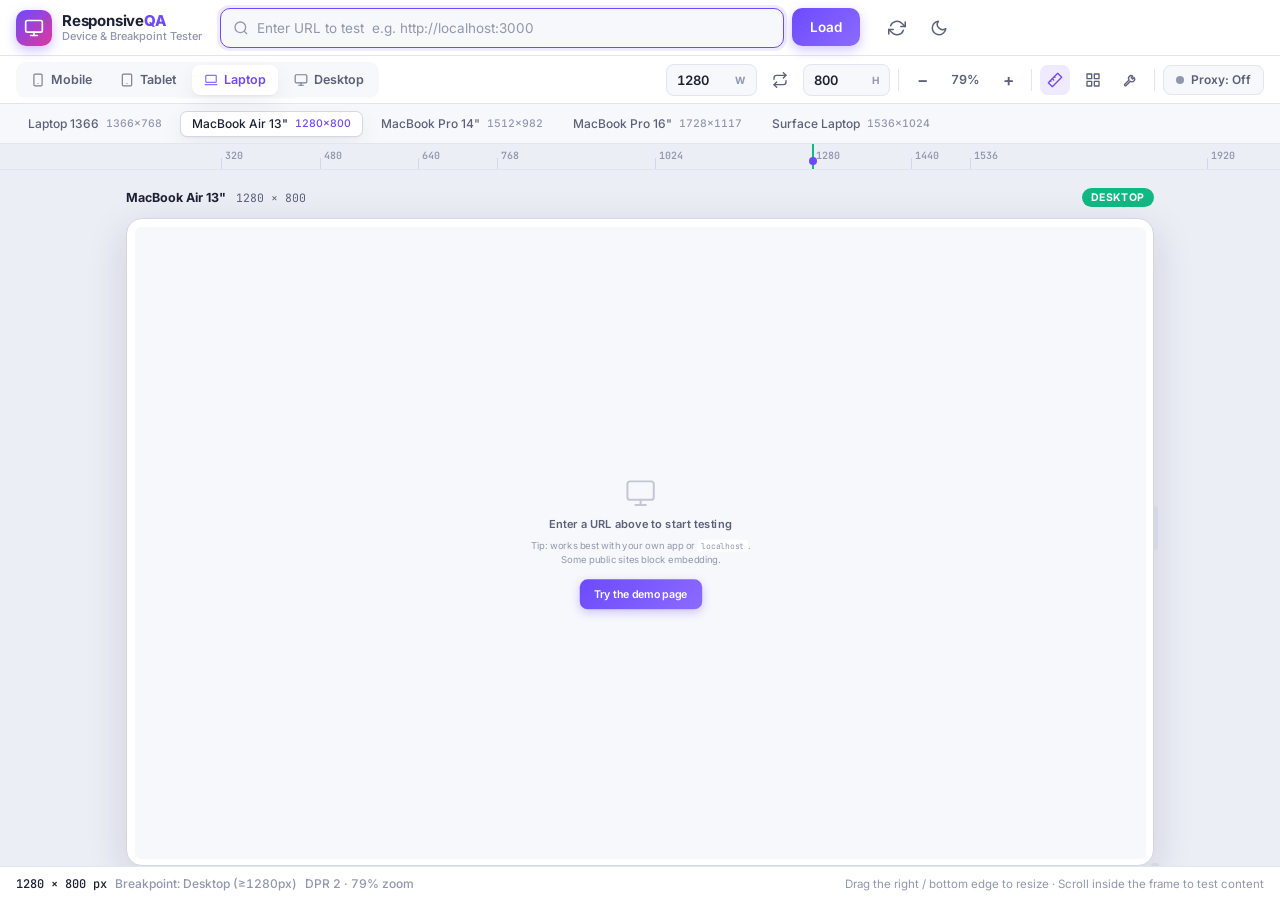
==== index.html @ 0ba46813 "ResponsiveQA: device/breakpoint tester with proxy and inspector Zero-install responsive testing tool" ====
<!DOCTYPE html>
<html lang="en" data-theme="light">
<head>
  <meta charset="UTF-8" />
  <meta name="viewport" content="width=device-width, initial-scale=1.0" />
  <title>ResponsiveQA · Device & Breakpoint Tester</title>
  <link rel="preconnect" href="https://fonts.googleapis.com" />
  <link rel="preconnect" href="https://fonts.gstatic.com" crossorigin />
  <link href="https://fonts.googleapis.com/css2?family=Inter:wght@400;500;600;700;800&family=JetBrains+Mono:wght@400;500&display=swap" rel="stylesheet" />
  <link rel="stylesheet" href="styles.css" />
</head>
<body>
  <!-- ===================== TOP BAR ===================== -->
  <header class="topbar">
    <div class="brand">
      <div class="brand-logo">
        <svg viewBox="0 0 24 24" width="20" height="20" fill="none" stroke="currentColor" stroke-width="2" stroke-linecap="round" stroke-linejoin="round">
          <rect x="2" y="3" width="20" height="14" rx="2"></rect>
          <line x1="8" y1="21" x2="16" y2="21"></line>
          <line x1="12" y1="17" x2="12" y2="21"></line>
        </svg>
      </div>
      <div class="brand-text">
        <span class="brand-name">Responsive<b>QA</b></span>
        <span class="brand-sub">Device &amp; Breakpoint Tester</span>
      </div>
    </div>

    <form class="url-form" id="urlForm">
      <div class="url-input-wrap">
        <svg class="url-icon" viewBox="0 0 24 24" width="16" height="16" fill="none" stroke="currentColor" stroke-width="2"><circle cx="11" cy="11" r="8"/><line x1="21" y1="21" x2="16.65" y2="16.65"/></svg>
        <input type="text" id="urlInput" placeholder="Enter URL to test  e.g. http://localhost:3000" autocomplete="off" spellcheck="false" />
      </div>
      <button type="submit" class="btn btn-primary">Load</button>
    </form>

    <div class="topbar-actions">
      <button class="icon-btn" id="reloadBtn" title="Reload frame">
        <svg viewBox="0 0 24 24" width="18" height="18" fill="none" stroke="currentColor" stroke-width="2" stroke-linecap="round" stroke-linejoin="round"><polyline points="23 4 23 10 17 10"/><polyline points="1 20 1 14 7 14"/><path d="M3.51 9a9 9 0 0 1 14.85-3.36L23 10M1 14l4.64 4.36A9 9 0 0 0 20.49 15"/></svg>
      </button>
      <button class="icon-btn" id="themeBtn" title="Toggle theme">
        <svg class="ico-moon" viewBox="0 0 24 24" width="18" height="18" fill="none" stroke="currentColor" stroke-width="2" stroke-linecap="round" stroke-linejoin="round"><path d="M21 12.79A9 9 0 1 1 11.21 3 7 7 0 0 0 21 12.79z"/></svg>
        <svg class="ico-sun" viewBox="0 0 24 24" width="18" height="18" fill="none" stroke="currentColor" stroke-width="2" stroke-linecap="round" stroke-linejoin="round"><circle cx="12" cy="12" r="5"/><line x1="12" y1="1" x2="12" y2="3"/><line x1="12" y1="21" x2="12" y2="23"/><line x1="4.22" y1="4.22" x2="5.64" y2="5.64"/><line x1="18.36" y1="18.36" x2="19.78" y2="19.78"/><line x1="1" y1="12" x2="3" y2="12"/><line x1="21" y1="12" x2="23" y2="12"/><line x1="4.22" y1="19.78" x2="5.64" y2="18.36"/><line x1="18.36" y1="5.64" x2="19.78" y2="4.22"/></svg>
      </button>
    </div>
  </header>

  <!-- ===================== TOOLBAR ===================== -->
  <div class="toolbar">
    <!-- Category pills -->
    <div class="category-pills" id="categoryPills"></div>

    <div class="toolbar-spacer"></div>

    <!-- Size controls -->
    <div class="size-controls">
      <div class="dim-field">
        <input type="number" id="widthInput" min="200" max="4000" />
        <span class="dim-label">W</span>
      </div>
      <button class="icon-btn small" id="swapBtn" title="Rotate / swap orientation">
        <svg viewBox="0 0 24 24" width="16" height="16" fill="none" stroke="currentColor" stroke-width="2" stroke-linecap="round" stroke-linejoin="round"><polyline points="17 1 21 5 17 9"/><path d="M3 11V9a4 4 0 0 1 4-4h14"/><polyline points="7 23 3 19 7 15"/><path d="M21 13v2a4 4 0 0 1-4 4H3"/></svg>
      </button>
      <div class="dim-field">
        <input type="number" id="heightInput" min="200" max="4000" />
        <span class="dim-label">H</span>
      </div>

      <div class="divider"></div>

      <!-- Zoom -->
      <div class="zoom-control">
        <button class="icon-btn small" id="zoomOut" title="Zoom out">−</button>
        <button class="zoom-value" id="zoomValue" title="Reset zoom">100%</button>
        <button class="icon-btn small" id="zoomIn" title="Zoom in">+</button>
      </div>

      <div class="divider"></div>

      <button class="icon-btn small toggle-btn" id="rulerBtn" title="Toggle breakpoint ruler" data-on="true">
        <svg viewBox="0 0 24 24" width="16" height="16" fill="none" stroke="currentColor" stroke-width="2" stroke-linecap="round" stroke-linejoin="round"><path d="M16 2 22 8 8 22 2 16 16 2z"/><path d="M11 7l1 1M8 10l2 2M5 13l1 1"/></svg>
      </button>
      <button class="icon-btn small toggle-btn" id="galleryBtn" title="Gallery mode — view many devices at once">
        <svg viewBox="0 0 24 24" width="16" height="16" fill="none" stroke="currentColor" stroke-width="2" stroke-linecap="round" stroke-linejoin="round"><rect x="3" y="3" width="7" height="7"/><rect x="14" y="3" width="7" height="7"/><rect x="14" y="14" width="7" height="7"/><rect x="3" y="14" width="7" height="7"/></svg>
      </button>
      <button class="icon-btn small toggle-btn" id="inspectBtn" title="Inspector — network, elements & XPath generator">
        <svg viewBox="0 0 24 24" width="16" height="16" fill="none" stroke="currentColor" stroke-width="2" stroke-linecap="round" stroke-linejoin="round"><path d="M14.7 6.3a4 4 0 0 0-5.6 5.6l-6.4 6.4a1.4 1.4 0 0 0 2 2l6.4-6.4a4 4 0 0 0 5.6-5.6l-2.3 2.3-2-2 2.3-2.3z"/></svg>
      </button>

      <div class="divider"></div>

      <button class="proxy-toggle" id="proxyBtn" title="Bypass embedding blocks via the local proxy (requires proxy.js running)">
        <span class="proxy-dot" id="proxyDot"></span>
        <span id="proxyLabel">Proxy: Off</span>
      </button>
    </div>
  </div>

  <!-- ===================== DEVICE STRIP ===================== -->
  <div class="device-strip" id="deviceStrip"></div>

  <!-- ===================== WORK AREA (stage + inspector) ===================== -->
  <div class="workarea">
  <!-- ===================== STAGE ===================== -->
  <main class="stage" id="stage">
    <!-- Breakpoint ruler -->
    <div class="ruler" id="ruler"></div>

    <!-- Single-device viewport -->
    <div class="viewport-area" id="viewportArea">
      <div class="device-frame" id="deviceFrame">
        <div class="device-meta" id="deviceMeta">
          <span id="metaName">Desktop</span>
          <span class="meta-dim" id="metaDim">1280 × 800</span>
          <span class="meta-bp" id="metaBp"></span>
        </div>
        <div class="device-shell" id="deviceShell">
          <div class="notch" id="notch"></div>
          <div class="frame-inner" id="frameInner">
            <iframe id="previewFrame" title="Preview" src="about:blank"
              sandbox="allow-scripts allow-same-origin allow-forms allow-popups allow-popups-to-escape-sandbox allow-modals allow-downloads"></iframe>
            <div class="frame-placeholder" id="framePlaceholder">
              <svg viewBox="0 0 24 24" width="40" height="40" fill="none" stroke="currentColor" stroke-width="1.5" stroke-linecap="round" stroke-linejoin="round"><rect x="2" y="3" width="20" height="14" rx="2"/><line x1="8" y1="21" x2="16" y2="21"/><line x1="12" y1="17" x2="12" y2="21"/></svg>
              <p>Enter a URL above to start testing</p>
              <span>Tip: works best with your own app or <code>localhost</code>. Some public sites block embedding.</span>
              <button class="btn btn-primary" id="loadDemoBtn" style="margin-top:6px">Try the demo page</button>
            </div>
          </div>
        </div>
        <!-- Resize handles -->
        <div class="handle handle-r" data-dir="r"></div>
        <div class="handle handle-b" data-dir="b"></div>
        <div class="handle handle-br" data-dir="br"></div>
      </div>
    </div>

    <!-- Gallery -->
    <div class="gallery" id="gallery" hidden></div>
  </main>

  <!-- ===================== INSPECTOR PANEL ===================== -->
  <aside class="devpanel" id="devpanel" hidden>
    <div class="dp-tabs">
      <button class="dp-tab active" data-tab="network">Network</button>
      <button class="dp-tab" data-tab="elements">Elements</button>
      <button class="dp-tab" data-tab="selectors">Selectors</button>
      <button class="dp-close" id="dpClose" title="Close inspector">✕</button>
    </div>

    <!-- NETWORK -->
    <section class="dp-pane active" data-pane="network">
      <div class="dp-toolbar">
        <button class="rec-btn" id="netRecBtn"><span class="rec-dot"></span><span id="netRecLabel">Record: Off</span></button>
        <button class="dp-btn" id="netClearBtn" title="Clear">Clear</button>
        <input class="dp-filter" id="netFilter" placeholder="Filter URL…" />
        <span class="dp-count" id="netCount">0</span>
      </div>
      <div class="net-head">
        <span class="c-name">Name</span><span class="c-method">Method</span><span class="c-status">Status</span><span class="c-type">Type</span><span class="c-size">Size</span><span class="c-time">Time</span>
      </div>
      <div class="net-list" id="netList"></div>
      <div class="dp-empty" id="netEmpty">Turn on <b>Record</b>, then interact with the page to capture <code>fetch</code> / <code>XHR</code> calls.<br><small>Requires Proxy: On (same-origin).</small></div>
    </section>

    <!-- ELEMENTS -->
    <section class="dp-pane" data-pane="elements">
      <div class="dp-toolbar">
        <button class="rec-btn" id="inspPickBtn"><span class="rec-dot"></span><span id="inspPickLabel">Pick element: Off</span></button>
        <button class="dp-btn" id="inspRefreshBtn" title="Reload DOM tree">Refresh</button>
      </div>
      <div class="dom-tree" id="domTree"></div>
      <div class="dp-empty" id="domEmpty">Load a page (with Proxy: On) and click <b>Refresh</b>, or use <b>Pick element</b> to click directly in the preview.</div>
    </section>

    <!-- SELECTORS -->
    <section class="dp-pane" data-pane="selectors">
      <div class="sel-info" id="selInfo"></div>
      <div class="sel-list" id="selList"></div>
      <div class="dp-empty" id="selEmpty">Select an element (Elements tab → Pick element, or click a node) to generate XPaths &amp; CSS selectors.</div>
    </section>
  </aside>
  </div>

  <!-- ===================== STATUS BAR ===================== -->
  <footer class="statusbar">
    <div class="status-left">
      <span class="status-chip" id="statusDim">1280 × 800</span>
      <span class="status-chip muted" id="statusBp">Breakpoint: Desktop (≥1024px)</span>
      <span class="status-chip muted" id="statusDpr"></span>
    </div>
    <div class="status-right">
      <span class="status-hint">Drag the right / bottom edge to resize · Scroll inside the frame to test content</span>
    </div>
  </footer>

  <script src="devices.js"></script>
  <script src="app.js"></script>
  <script src="inspector.js"></script>
</body>
</html>
---- styles.css ----
/* ============================================================
   ResponsiveQA — styles
   ============================================================ */
:root {
  --bg:        #f4f5fb;
  --bg-stage:  #eceef6;
  --surface:   #ffffff;
  --surface-2: #f7f8fc;
  --border:    #e2e5ef;
  --border-2:  #d3d7e6;
  --text:      #1d2233;
  --text-2:    #5b6178;
  --text-3:    #9197ad;
  --primary:   #6d4aff;
  --primary-2: #8b6bff;
  --primary-soft: #efeaff;
  --accent:    #e0379a;
  --shadow:    0 1px 2px rgba(20,22,40,.04), 0 8px 24px rgba(20,22,40,.06);
  --shadow-lg: 0 12px 40px rgba(20,22,40,.14);
  --radius:    12px;
  --topbar-h:  56px;
  --toolbar-h: 48px;
  --strip-h:   40px;
  --status-h:  34px;
}

[data-theme="dark"] {
  --bg:        #0e1018;
  --bg-stage:  #0a0c12;
  --surface:   #171a24;
  --surface-2: #1e2230;
  --border:    #272b3a;
  --border-2:  #353a4d;
  --text:      #e8eaf2;
  --text-2:    #a0a6bd;
  --text-3:    #6b7189;
  --primary:   #8b6bff;
  --primary-2: #a586ff;
  --primary-soft: #241d44;
  --shadow:    0 1px 2px rgba(0,0,0,.3), 0 8px 24px rgba(0,0,0,.35);
  --shadow-lg: 0 12px 40px rgba(0,0,0,.5);
}

* { box-sizing: border-box; margin: 0; padding: 0; }

html, body {
  height: 100%;
  font-family: "Inter", -apple-system, system-ui, sans-serif;
  background: var(--bg);
  color: var(--text);
  -webkit-font-smoothing: antialiased;
  overflow: hidden;
}

body {
  display: grid;
  grid-template-rows: var(--topbar-h) var(--toolbar-h) var(--strip-h) 1fr var(--status-h);
  height: 100vh;
}

.workarea { display: flex; min-height: 0; overflow: hidden; }
.workarea .stage { flex: 1; min-width: 0; }

button { font-family: inherit; cursor: pointer; border: none; background: none; color: inherit; }
input { font-family: inherit; }
code { font-family: "JetBrains Mono", monospace; font-size: .85em; }

/* ===================== TOP BAR ===================== */
.topbar {
  display: flex;
  align-items: center;
  gap: 18px;
  padding: 0 16px;
  background: var(--surface);
  border-bottom: 1px solid var(--border);
  z-index: 30;
}

.brand { display: flex; align-items: center; gap: 10px; flex-shrink: 0; }
.brand-logo {
  width: 36px; height: 36px;
  display: grid; place-items: center;
  border-radius: 10px;
  background: linear-gradient(135deg, var(--primary), var(--accent));
  color: #fff;
  box-shadow: 0 4px 12px rgba(109,74,255,.35);
}
.brand-text { display: flex; flex-direction: column; line-height: 1.1; }
.brand-name { font-weight: 700; font-size: 15px; letter-spacing: -.2px; }
.brand-name b { color: var(--primary); font-weight: 800; }
.brand-sub { font-size: 11px; color: var(--text-3); font-weight: 500; }

.url-form { display: flex; gap: 8px; flex: 1; max-width: 640px; }
.url-input-wrap {
  flex: 1;
  display: flex; align-items: center; gap: 8px;
  padding: 0 12px;
  background: var(--surface-2);
  border: 1px solid var(--border);
  border-radius: 10px;
  transition: border-color .15s, box-shadow .15s;
}
.url-input-wrap:focus-within {
  border-color: var(--primary);
  box-shadow: 0 0 0 3px var(--primary-soft);
}
.url-icon { color: var(--text-3); flex-shrink: 0; }
.url-input-wrap input {
  flex: 1;
  height: 38px;
  border: none; background: none; outline: none;
  color: var(--text);
  font-size: 13.5px;
}
.url-input-wrap input::placeholder { color: var(--text-3); }

.topbar-actions { display: flex; gap: 4px; flex-shrink: 0; }

.btn {
  height: 38px;
  padding: 0 18px;
  border-radius: 10px;
  font-weight: 600;
  font-size: 13.5px;
  transition: transform .1s, filter .15s, background .15s;
}
.btn-primary {
  background: linear-gradient(135deg, var(--primary), var(--primary-2));
  color: #fff;
  box-shadow: 0 4px 12px rgba(109,74,255,.3);
}
.btn-primary:hover { filter: brightness(1.07); }
.btn-primary:active { transform: scale(.97); }

.icon-btn {
  width: 38px; height: 38px;
  display: grid; place-items: center;
  border-radius: 10px;
  color: var(--text-2);
  transition: background .15s, color .15s;
}
.icon-btn:hover { background: var(--surface-2); color: var(--text); }
.icon-btn.small { width: 30px; height: 30px; border-radius: 8px; font-size: 17px; font-weight: 600; }

.ico-sun { display: none; }
[data-theme="dark"] .ico-moon { display: none; }
[data-theme="dark"] .ico-sun  { display: block; }

/* ===================== TOOLBAR ===================== */
.toolbar {
  display: flex;
  align-items: center;
  gap: 10px;
  padding: 0 16px;
  background: var(--surface);
  border-bottom: 1px solid var(--border);
  z-index: 20;
}
.toolbar-spacer { flex: 1; }

.category-pills { display: flex; gap: 4px; background: var(--surface-2); padding: 3px; border-radius: 10px; }
.cat-pill {
  display: flex; align-items: center; gap: 6px;
  height: 30px; padding: 0 12px;
  border-radius: 8px;
  font-size: 12.5px; font-weight: 600;
  color: var(--text-2);
  transition: all .15s;
}
.cat-pill svg { opacity: .8; }
.cat-pill:hover { color: var(--text); }
.cat-pill.active { background: var(--surface); color: var(--primary); box-shadow: var(--shadow); }

.size-controls { display: flex; align-items: center; gap: 8px; }
.dim-field {
  display: flex; align-items: center;
  background: var(--surface-2);
  border: 1px solid var(--border);
  border-radius: 8px;
  height: 32px; padding: 0 4px 0 10px;
}
.dim-field input {
  width: 52px; height: 100%;
  border: none; background: none; outline: none;
  color: var(--text);
  font-size: 13px; font-weight: 600;
  font-variant-numeric: tabular-nums;
  -moz-appearance: textfield;
}
.dim-field input::-webkit-outer-spin-button,
.dim-field input::-webkit-inner-spin-button { -webkit-appearance: none; margin: 0; }
.dim-label {
  font-size: 10px; font-weight: 700; color: var(--text-3);
  padding: 0 6px; letter-spacing: .5px;
}

.divider { width: 1px; height: 22px; background: var(--border); }

.zoom-control { display: flex; align-items: center; gap: 2px; }
.zoom-value {
  min-width: 52px; height: 30px;
  font-size: 12.5px; font-weight: 600;
  color: var(--text-2);
  border-radius: 8px;
  font-variant-numeric: tabular-nums;
}
.zoom-value:hover { background: var(--surface-2); color: var(--text); }

.toggle-btn.active, .toggle-btn[data-on="true"] {
  background: var(--primary-soft);
  color: var(--primary);
}

.proxy-toggle {
  display: flex; align-items: center; gap: 7px;
  height: 30px; padding: 0 12px;
  border-radius: 8px;
  font-size: 12px; font-weight: 600;
  color: var(--text-2);
  background: var(--surface-2);
  border: 1px solid var(--border);
  transition: all .15s;
}
.proxy-toggle:hover { color: var(--text); }
.proxy-dot { width: 8px; height: 8px; border-radius: 50%; background: var(--text-3); transition: background .15s; }
.proxy-toggle.on { color: #10b981; border-color: rgba(16,185,129,.4); background: rgba(16,185,129,.1); }
.proxy-toggle.on .proxy-dot { background: #10b981; box-shadow: 0 0 0 3px rgba(16,185,129,.2); }
.proxy-toggle.unreachable { color: #ef4444; border-color: rgba(239,68,68,.4); background: rgba(239,68,68,.08); }
.proxy-toggle.unreachable .proxy-dot { background: #ef4444; }

/* ===================== DEVICE STRIP ===================== */
.device-strip {
  display: flex;
  align-items: center;
  gap: 6px;
  padding: 0 16px;
  background: var(--surface-2);
  border-bottom: 1px solid var(--border);
  overflow-x: auto;
  z-index: 10;
}
.device-strip::-webkit-scrollbar { height: 0; }
.dev-chip {
  display: flex; align-items: center; gap: 7px;
  flex-shrink: 0;
  height: 26px; padding: 0 11px;
  border-radius: 7px;
  font-size: 12px; font-weight: 500;
  color: var(--text-2);
  white-space: nowrap;
  border: 1px solid transparent;
  transition: all .12s;
}
.dev-chip:hover { background: var(--surface); color: var(--text); }
.dev-chip.active {
  background: var(--surface);
  color: var(--text);
  border-color: var(--border-2);
  box-shadow: var(--shadow);
}
.dev-chip .chip-dim { font-size: 10.5px; color: var(--text-3); font-variant-numeric: tabular-nums; }
.dev-chip.active .chip-dim { color: var(--primary); }

/* ===================== STAGE ===================== */
.stage {
  position: relative;
  background: var(--bg-stage);
  overflow: auto;
  padding: 0 24px 24px;
}

/* Breakpoint ruler */
.ruler {
  position: sticky;
  top: 0;
  height: 26px;
  margin: 0 -24px 8px;
  background: var(--bg-stage);
  z-index: 5;
  border-bottom: 1px solid var(--border);
}
.ruler.hidden { display: none; }
.ruler-track { position: relative; height: 100%; margin: 0 24px; }
.ruler-mark { position: absolute; top: 0; height: 100%; }
.ruler-mark::before {
  content: ""; position: absolute; left: 0; top: 14px; bottom: 0;
  width: 1px; background: var(--border-2);
}
.ruler-mark span {
  position: absolute; left: 4px; top: 5px;
  font-size: 10px; font-weight: 600; color: var(--text-3);
  font-variant-numeric: tabular-nums;
  font-family: "JetBrains Mono", monospace;
}
.ruler-cursor {
  position: absolute; top: 0; bottom: 0; width: 2px;
  background: var(--primary);
  transition: left .04s linear;
}
.ruler-cursor::after {
  content: ""; position: absolute; left: -3px; top: 13px;
  width: 8px; height: 8px; border-radius: 50%;
  background: var(--primary);
}

/* Viewport */
.viewport-area {
  display: flex;
  justify-content: center;
  padding-top: 8px;
  min-height: min-content;
}

.device-frame {
  position: relative;
  display: inline-block;
}

.device-meta {
  display: flex; align-items: center; gap: 10px;
  margin-bottom: 10px;
  font-size: 12.5px;
  height: 22px;
}
.device-meta #metaName { font-weight: 700; color: var(--text); }
.meta-dim {
  font-family: "JetBrains Mono", monospace;
  font-size: 11.5px; color: var(--text-2);
  font-variant-numeric: tabular-nums;
}
.meta-bp {
  margin-left: auto;
  font-size: 10.5px; font-weight: 700;
  padding: 3px 9px; border-radius: 20px;
  color: #fff;
  text-transform: uppercase; letter-spacing: .4px;
}

.device-shell {
  position: relative;
  background: var(--surface);
  border-radius: 16px;
  border: 1px solid var(--border-2);
  padding: 8px;
  box-shadow: var(--shadow-lg);
  transition: border-radius .2s;
}
.notch { display: none; }
.device-shell.has-notch .notch {
  display: block;
  position: absolute; top: 8px; left: 50%; transform: translateX(-50%);
  width: 120px; height: 22px;
  background: #0c0c0c;
  border-radius: 0 0 14px 14px;
  z-index: 2;
}

.frame-inner {
  position: relative;
  background: #fff;
  border-radius: 8px;
  overflow: hidden;
}
[data-theme="dark"] .frame-inner { background: #1a1a1a; }

#previewFrame {
  display: block;
  width: 100%; height: 100%;
  border: none;
  background: #fff;
}

.frame-placeholder {
  position: absolute; inset: 0;
  display: flex; flex-direction: column;
  align-items: center; justify-content: center;
  gap: 10px; padding: 30px; text-align: center;
  color: var(--text-3);
  background: var(--surface-2);
}
.frame-placeholder svg { opacity: .5; }
.frame-placeholder p { font-size: 14px; font-weight: 600; color: var(--text-2); }
.frame-placeholder span { font-size: 12px; max-width: 280px; line-height: 1.5; }
.frame-placeholder code { background: var(--surface); padding: 1px 5px; border-radius: 4px; }

/* Resize handles */
.handle { position: absolute; z-index: 4; }
.handle::after {
  content: ""; position: absolute; background: var(--border-2);
  border-radius: 10px; transition: background .15s;
}
.handle:hover::after { background: var(--primary); }
.handle-r  { top: 32px; right: -10px; width: 16px; bottom: 28px; cursor: ew-resize; }
.handle-r::after  { right: 6px; top: 50%; transform: translateY(-50%); width: 4px; height: 44px; }
.handle-b  { left: 8px; right: 8px; bottom: -10px; height: 16px; cursor: ns-resize; }
.handle-b::after  { bottom: 6px; left: 50%; transform: translateX(-50%); height: 4px; width: 44px; }
.handle-br { right: -10px; bottom: -10px; width: 20px; height: 20px; cursor: nwse-resize; }
.handle-br::after { right: 5px; bottom: 5px; width: 8px; height: 8px; border-radius: 3px; }

.device-frame.resizing { user-select: none; }
.device-frame.resizing #previewFrame { pointer-events: none; }

/* ===================== GALLERY ===================== */
.gallery {
  display: flex;
  flex-wrap: wrap;
  gap: 22px;
  padding-top: 8px;
  align-items: flex-start;
}
.gallery-item { display: flex; flex-direction: column; }
.gallery-head {
  display: flex; align-items: baseline; gap: 8px; margin-bottom: 8px;
}
.gallery-head b { font-size: 12.5px; font-weight: 700; }
.gallery-head span {
  font-family: "JetBrains Mono", monospace;
  font-size: 10.5px; color: var(--text-3);
}
.gallery-shell {
  background: var(--surface);
  border: 1px solid var(--border-2);
  border-radius: 12px;
  padding: 6px;
  box-shadow: var(--shadow);
  overflow: hidden;
}
.gallery-shell iframe {
  display: block; border: none; border-radius: 6px; background: #fff;
}

/* ===================== STATUS BAR ===================== */
.statusbar {
  display: flex;
  align-items: center;
  justify-content: space-between;
  padding: 0 16px;
  background: var(--surface);
  border-top: 1px solid var(--border);
  font-size: 12px;
  z-index: 20;
}
.status-left { display: flex; align-items: center; gap: 8px; }
.status-chip {
  font-family: "JetBrains Mono", monospace;
  font-weight: 500;
  color: var(--text);
  font-variant-numeric: tabular-nums;
}
.status-chip.muted { color: var(--text-3); font-family: "Inter", sans-serif; font-weight: 500; }
.status-hint { color: var(--text-3); font-size: 11.5px; }

/* ===================== INSPECTOR PANEL ===================== */
.devpanel {
  width: 400px; flex-shrink: 0;
  background: var(--surface);
  border-left: 1px solid var(--border);
  display: flex; flex-direction: column;
  font-size: 12.5px;
}
.devpanel[hidden] { display: none; }

.dp-tabs { display: flex; align-items: center; gap: 2px; padding: 6px 6px 0; border-bottom: 1px solid var(--border); }
.dp-tab {
  padding: 8px 14px; font-size: 12.5px; font-weight: 600; color: var(--text-2);
  border-radius: 8px 8px 0 0; border-bottom: 2px solid transparent;
}
.dp-tab:hover { color: var(--text); }
.dp-tab.active { color: var(--primary); border-bottom-color: var(--primary); }
.dp-close { margin-left: auto; width: 28px; height: 28px; border-radius: 7px; color: var(--text-3); font-size: 13px; }
.dp-close:hover { background: var(--surface-2); color: var(--text); }

.dp-pane { display: none; flex-direction: column; min-height: 0; flex: 1; }
.dp-pane.active { display: flex; }

.dp-toolbar { display: flex; align-items: center; gap: 8px; padding: 8px 10px; border-bottom: 1px solid var(--border); }
.dp-btn { height: 28px; padding: 0 10px; border-radius: 7px; font-size: 12px; font-weight: 600; color: var(--text-2); background: var(--surface-2); border: 1px solid var(--border); }
.dp-btn:hover { color: var(--text); }
.dp-filter { flex: 1; height: 28px; min-width: 60px; padding: 0 10px; border-radius: 7px; border: 1px solid var(--border); background: var(--surface-2); color: var(--text); font-size: 12px; outline: none; }
.dp-filter:focus { border-color: var(--primary); }
.dp-count { font-size: 11px; font-weight: 700; color: var(--text-3); font-variant-numeric: tabular-nums; }

.rec-btn { display: flex; align-items: center; gap: 7px; height: 28px; padding: 0 11px; border-radius: 7px; font-size: 12px; font-weight: 600; color: var(--text-2); background: var(--surface-2); border: 1px solid var(--border); }
.rec-btn .rec-dot { width: 8px; height: 8px; border-radius: 50%; background: var(--text-3); }
.rec-btn.on { color: #ef4444; border-color: rgba(239,68,68,.4); background: rgba(239,68,68,.08); }
.rec-btn.on .rec-dot { background: #ef4444; box-shadow: 0 0 0 3px rgba(239,68,68,.2); animation: pulse 1.4s infinite; }
@keyframes pulse { 50% { opacity: .4; } }

.dp-empty { padding: 22px 18px; color: var(--text-3); font-size: 12.5px; line-height: 1.6; text-align: center; }
.dp-empty code { background: var(--surface-2); padding: 1px 5px; border-radius: 4px; }

/* network table */
.net-head, .net-row {
  display: grid;
  grid-template-columns: 1fr 52px 48px 52px 56px 56px;
  gap: 6px; align-items: center;
  padding: 5px 10px; font-size: 11.5px;
}
.net-head { color: var(--text-3); font-weight: 700; border-bottom: 1px solid var(--border); text-transform: uppercase; font-size: 10px; letter-spacing: .4px; }
.net-list { overflow: auto; flex: 1; }
.net-row { border-bottom: 1px solid var(--border); font-family: "JetBrains Mono", monospace; font-size: 11px; cursor: default; }
.net-row:hover { background: var(--surface-2); }
.net-row .c-name { overflow: hidden; text-overflow: ellipsis; white-space: nowrap; color: var(--text); }
.net-row .c-method { color: var(--text-2); }
.net-row .c-status { font-weight: 600; color: #10b981; }
.net-row.err .c-status { color: #ef4444; }
.net-row.pending { opacity: .6; }
.net-row .c-type, .net-row .c-size, .net-row .c-time { color: var(--text-3); }

/* dom tree */
.dom-tree { overflow: auto; flex: 1; padding: 6px 0; font-family: "JetBrains Mono", monospace; font-size: 11.5px; }
.dt-row { display: flex; align-items: center; gap: 4px; padding: 2px 8px; cursor: pointer; white-space: nowrap; border-radius: 4px; }
.dt-row:hover { background: var(--surface-2); }
.dt-row.sel { background: var(--primary-soft); }
.dt-tw { width: 12px; color: var(--text-3); font-size: 9px; flex-shrink: 0; }
.dt-tag { color: var(--primary); }
.dt-row.sel .dt-tag { color: var(--primary); font-weight: 600; }

/* selectors */
.dp-pane[data-pane="selectors"] { overflow: auto; padding: 0; }
.sel-info { padding: 12px 14px; border-bottom: 1px solid var(--border); }
.sel-el b { font-family: "JetBrains Mono", monospace; color: var(--accent); font-size: 13px; }
.sel-el .pill { display: inline-block; margin-left: 6px; padding: 1px 7px; border-radius: 20px; font-size: 11px; font-family: "JetBrains Mono", monospace; background: var(--surface-2); color: var(--text-2); }
.sel-el .pill.cls { color: var(--primary); }
.sel-text { margin-top: 8px; color: var(--text-2); font-size: 12px; font-style: italic; }
.sel-list { padding: 8px 10px 16px; }
.sel-item { margin-bottom: 10px; background: var(--surface-2); border: 1px solid var(--border); border-radius: 9px; padding: 8px 10px; }
.sel-row { display: flex; align-items: center; gap: 8px; margin-bottom: 6px; }
.sel-label { font-size: 11.5px; font-weight: 700; color: var(--text-2); flex: 1; }
.badge { font-size: 10px; font-weight: 700; padding: 2px 7px; border-radius: 20px; text-transform: uppercase; letter-spacing: .3px; }
.badge.ok { background: rgba(16,185,129,.15); color: #10b981; }
.badge.warn { background: rgba(245,158,11,.15); color: #d97706; }
.sel-copy { font-size: 11px; font-weight: 600; padding: 3px 10px; border-radius: 6px; background: var(--primary); color: #fff; }
.sel-copy:hover { filter: brightness(1.08); }
.sel-copy.done { background: #10b981; }
.sel-val { display: block; font-family: "JetBrains Mono", monospace; font-size: 11px; color: var(--text); background: var(--surface); border: 1px solid var(--border); border-radius: 6px; padding: 7px 9px; word-break: break-all; line-height: 1.45; }

@media (max-width: 920px) {
  .brand-text, .status-right { display: none; }
  .toolbar { overflow-x: auto; }
  .devpanel { width: 320px; }
}
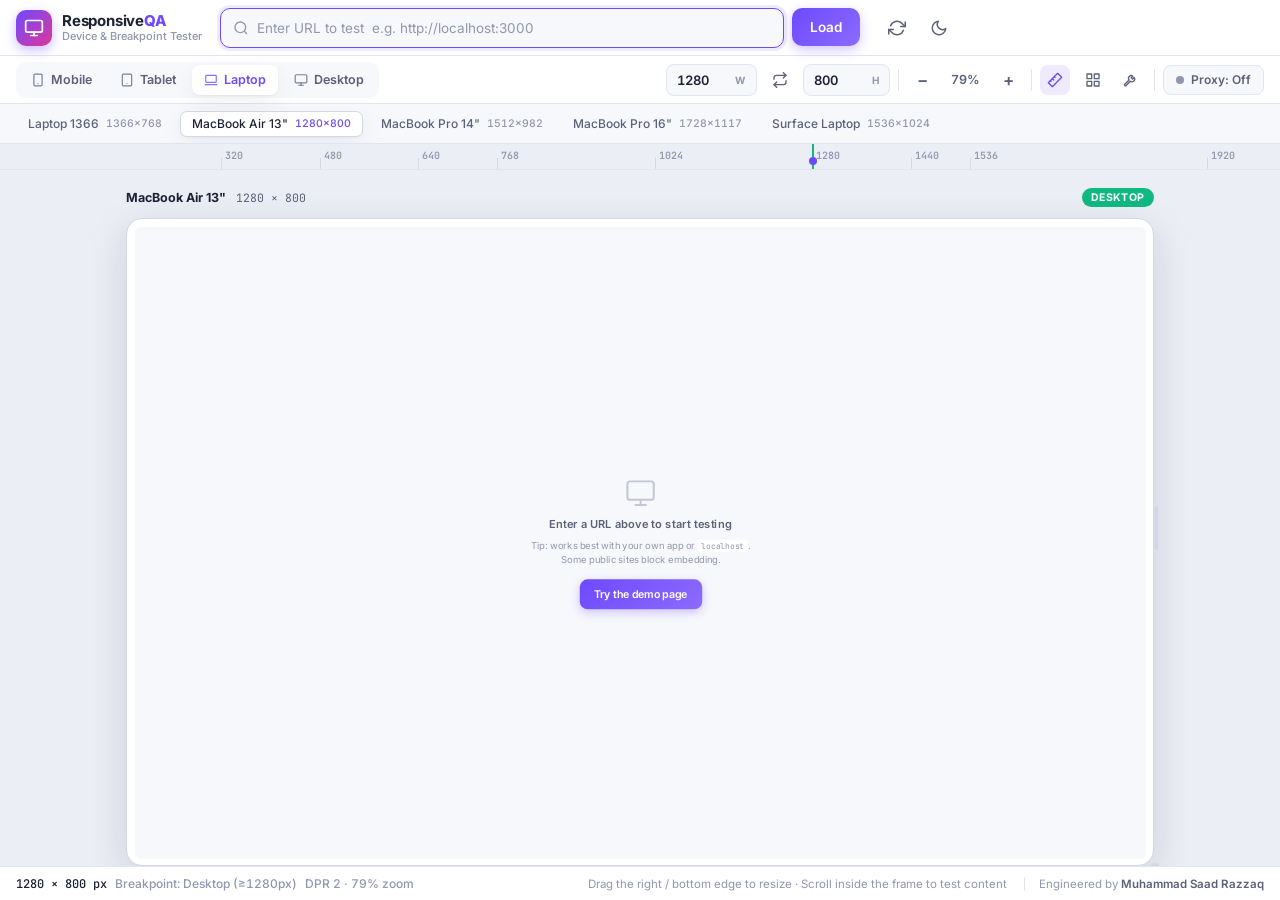
==== commit 861f7927: "Cross-platform support + attribution - macOS/Linux launcher (start.sh) and cross-platform browser au" ====
--- a/index.html
+++ b/index.html
@@ -140,6 +140,7 @@
 
   <!-- ===================== INSPECTOR PANEL ===================== -->
   <aside class="devpanel" id="devpanel" hidden>
+    <div class="dp-resize" id="dpResize" title="Drag to resize"></div>
     <div class="dp-tabs">
       <button class="dp-tab active" data-tab="network">Network</button>
       <button class="dp-tab" data-tab="elements">Elements</button>
@@ -160,6 +161,18 @@
       </div>
       <div class="net-list" id="netList"></div>
       <div class="dp-empty" id="netEmpty">Turn on <b>Record</b>, then interact with the page to capture <code>fetch</code> / <code>XHR</code> calls.<br><small>Requires Proxy: On (same-origin).</small></div>
+      <!-- request detail -->
+      <div class="net-detail" id="netDetail" hidden>
+        <div class="nd-head">
+          <div class="nd-tabs">
+            <button class="nd-tab active" data-ndtab="general">General</button>
+            <button class="nd-tab" data-ndtab="request">Request</button>
+            <button class="nd-tab" data-ndtab="response">Response</button>
+          </div>
+          <button class="nd-close" id="ndClose" title="Close">✕</button>
+        </div>
+        <div class="nd-body" id="ndBody"></div>
+      </div>
     </section>
 
     <!-- ELEMENTS -->
@@ -190,6 +203,7 @@
     </div>
     <div class="status-right">
       <span class="status-hint">Drag the right / bottom edge to resize · Scroll inside the frame to test content</span>
+      <span class="status-credit">Engineered by <b>Muhammad Saad Razzaq</b></span>
     </div>
   </footer>
 
--- a/styles.css
+++ b/styles.css
@@ -449,16 +449,26 @@
 }
 .status-chip.muted { color: var(--text-3); font-family: "Inter", sans-serif; font-weight: 500; }
 .status-hint { color: var(--text-3); font-size: 11.5px; }
+.status-credit { color: var(--text-3); font-size: 11.5px; padding-left: 14px; margin-left: 14px; border-left: 1px solid var(--border); }
+.status-credit b { color: var(--text-2); font-weight: 600; }
 
 /* ===================== INSPECTOR PANEL ===================== */
 .devpanel {
-  width: 400px; flex-shrink: 0;
+  width: 560px; flex-shrink: 0;
   background: var(--surface);
   border-left: 1px solid var(--border);
   display: flex; flex-direction: column;
   font-size: 12.5px;
+  position: relative;
 }
 .devpanel[hidden] { display: none; }
+
+.dp-resize {
+  position: absolute; left: -3px; top: 0; bottom: 0; width: 7px;
+  cursor: ew-resize; z-index: 10;
+}
+.dp-resize::after { content: ""; position: absolute; left: 3px; top: 0; bottom: 0; width: 1px; background: transparent; transition: background .15s; }
+.dp-resize:hover::after { background: var(--primary); }
 
 .dp-tabs { display: flex; align-items: center; gap: 2px; padding: 6px 6px 0; border-bottom: 1px solid var(--border); }
 .dp-tab {
@@ -506,6 +516,45 @@
 .net-row.err .c-status { color: #ef4444; }
 .net-row.pending { opacity: .6; }
 .net-row .c-type, .net-row .c-size, .net-row .c-time { color: var(--text-3); }
+.net-row { cursor: pointer; }
+.net-row.active { background: var(--primary-soft); }
+.net-row.active .c-name { color: var(--primary); }
+
+/* network request detail */
+.net-detail {
+  border-top: 2px solid var(--border-2);
+  display: flex; flex-direction: column;
+  height: 50%; min-height: 160px;
+  background: var(--surface-2);
+}
+.net-detail[hidden] { display: none; }
+.nd-head { display: flex; align-items: center; padding: 4px 6px 0; border-bottom: 1px solid var(--border); background: var(--surface); }
+.nd-tabs { display: flex; gap: 2px; flex: 1; }
+.nd-tab { padding: 6px 11px; font-size: 11.5px; font-weight: 600; color: var(--text-2); border-radius: 6px 6px 0 0; border-bottom: 2px solid transparent; }
+.nd-tab:hover { color: var(--text); }
+.nd-tab.active { color: var(--primary); border-bottom-color: var(--primary); }
+.nd-close { width: 24px; height: 24px; border-radius: 6px; color: var(--text-3); }
+.nd-close:hover { background: var(--surface-2); color: var(--text); }
+.nd-body { overflow: auto; flex: 1; padding: 10px 12px; }
+
+.nd-kv { margin-bottom: 4px; font-size: 11.5px; line-height: 1.5; word-break: break-all; }
+.nd-kv .k { color: var(--text-3); font-weight: 600; margin-right: 6px; font-family: "Inter", sans-serif; }
+.nd-kv .v { color: var(--text); font-family: "JetBrains Mono", monospace; }
+.nd-kv .v.full-url { color: var(--primary); }
+.nd-section-title { font-size: 10px; font-weight: 700; text-transform: uppercase; letter-spacing: .5px; color: var(--text-3); margin: 12px 0 6px; }
+.nd-pre {
+  font-family: "JetBrains Mono", monospace; font-size: 11px; line-height: 1.5;
+  background: var(--surface); border: 1px solid var(--border); border-radius: 7px;
+  padding: 9px 10px; white-space: pre-wrap; word-break: break-word; color: var(--text);
+  max-height: 320px; overflow: auto;
+}
+.nd-copy { float: right; font-size: 10px; font-weight: 600; padding: 2px 8px; border-radius: 5px; background: var(--primary); color: #fff; margin-left: 8px; }
+.nd-copy:hover { filter: brightness(1.08); }
+.nd-copy.done { background: #10b981; }
+.nd-empty { color: var(--text-3); font-size: 12px; padding: 8px 0; }
+.nd-badge { display: inline-block; font-size: 10px; font-weight: 700; padding: 2px 8px; border-radius: 20px; }
+.nd-badge.ok { background: rgba(16,185,129,.15); color: #10b981; }
+.nd-badge.err { background: rgba(239,68,68,.15); color: #ef4444; }
 
 /* dom tree */
 .dom-tree { overflow: auto; flex: 1; padding: 6px 0; font-family: "JetBrains Mono", monospace; font-size: 11.5px; }
@@ -525,6 +574,8 @@
 .sel-text { margin-top: 8px; color: var(--text-2); font-size: 12px; font-style: italic; }
 .sel-list { padding: 8px 10px 16px; }
 .sel-item { margin-bottom: 10px; background: var(--surface-2); border: 1px solid var(--border); border-radius: 9px; padding: 8px 10px; }
+.sel-item.recommended { border-color: var(--primary); background: var(--primary-soft); box-shadow: 0 0 0 1px var(--primary); }
+.rec-star { font-size: 10px; font-weight: 700; color: var(--primary); margin-right: auto; }
 .sel-row { display: flex; align-items: center; gap: 8px; margin-bottom: 6px; }
 .sel-label { font-size: 11.5px; font-weight: 700; color: var(--text-2); flex: 1; }
 .badge { font-size: 10px; font-weight: 700; padding: 2px 7px; border-radius: 20px; text-transform: uppercase; letter-spacing: .3px; }
@@ -536,7 +587,7 @@
 .sel-val { display: block; font-family: "JetBrains Mono", monospace; font-size: 11px; color: var(--text); background: var(--surface); border: 1px solid var(--border); border-radius: 6px; padding: 7px 9px; word-break: break-all; line-height: 1.45; }
 
 @media (max-width: 920px) {
-  .brand-text, .status-right { display: none; }
+  .brand-text, .status-hint { display: none; }
   .toolbar { overflow-x: auto; }
   .devpanel { width: 320px; }
 }
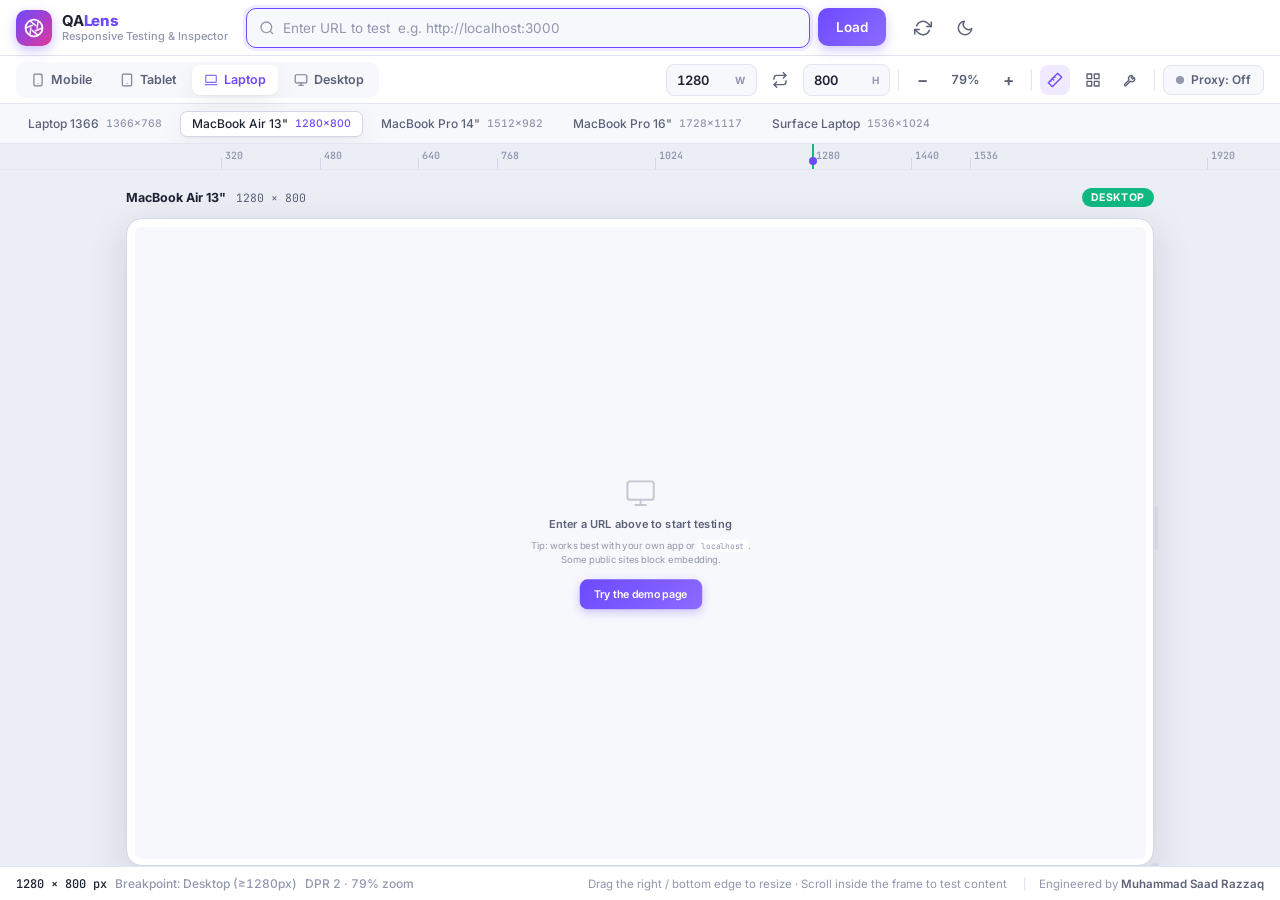
==== commit dd0f5080: "Rename to QALens + add app icon - Rebrand ResponsiveQA -> QALens across UI, proxy banner, launchers," ====
--- a/index.html
+++ b/index.html
@@ -3,7 +3,8 @@
 <head>
   <meta charset="UTF-8" />
   <meta name="viewport" content="width=device-width, initial-scale=1.0" />
-  <title>ResponsiveQA · Device & Breakpoint Tester</title>
+  <title>QALens · Responsive Testing & Inspector</title>
+  <link rel="icon" type="image/svg+xml" href="icon.svg" />
   <link rel="preconnect" href="https://fonts.googleapis.com" />
   <link rel="preconnect" href="https://fonts.gstatic.com" crossorigin />
   <link href="https://fonts.googleapis.com/css2?family=Inter:wght@400;500;600;700;800&family=JetBrains+Mono:wght@400;500&display=swap" rel="stylesheet" />
@@ -13,16 +14,10 @@
   <!-- ===================== TOP BAR ===================== -->
   <header class="topbar">
     <div class="brand">
-      <div class="brand-logo">
-        <svg viewBox="0 0 24 24" width="20" height="20" fill="none" stroke="currentColor" stroke-width="2" stroke-linecap="round" stroke-linejoin="round">
-          <rect x="2" y="3" width="20" height="14" rx="2"></rect>
-          <line x1="8" y1="21" x2="16" y2="21"></line>
-          <line x1="12" y1="17" x2="12" y2="21"></line>
-        </svg>
-      </div>
+      <div class="brand-logo"><img src="icon.svg" width="36" height="36" alt="QALens" /></div>
       <div class="brand-text">
-        <span class="brand-name">Responsive<b>QA</b></span>
-        <span class="brand-sub">Device &amp; Breakpoint Tester</span>
+        <span class="brand-name">QA<b>Lens</b></span>
+        <span class="brand-sub">Responsive Testing &amp; Inspector</span>
       </div>
     </div>
 
--- a/styles.css
+++ b/styles.css
@@ -79,12 +79,11 @@
 .brand { display: flex; align-items: center; gap: 10px; flex-shrink: 0; }
 .brand-logo {
   width: 36px; height: 36px;
-  display: grid; place-items: center;
   border-radius: 10px;
-  background: linear-gradient(135deg, var(--primary), var(--accent));
-  color: #fff;
+  overflow: hidden;
   box-shadow: 0 4px 12px rgba(109,74,255,.35);
 }
+.brand-logo img { display: block; width: 100%; height: 100%; }
 .brand-text { display: flex; flex-direction: column; line-height: 1.1; }
 .brand-name { font-weight: 700; font-size: 15px; letter-spacing: -.2px; }
 .brand-name b { color: var(--primary); font-weight: 800; }
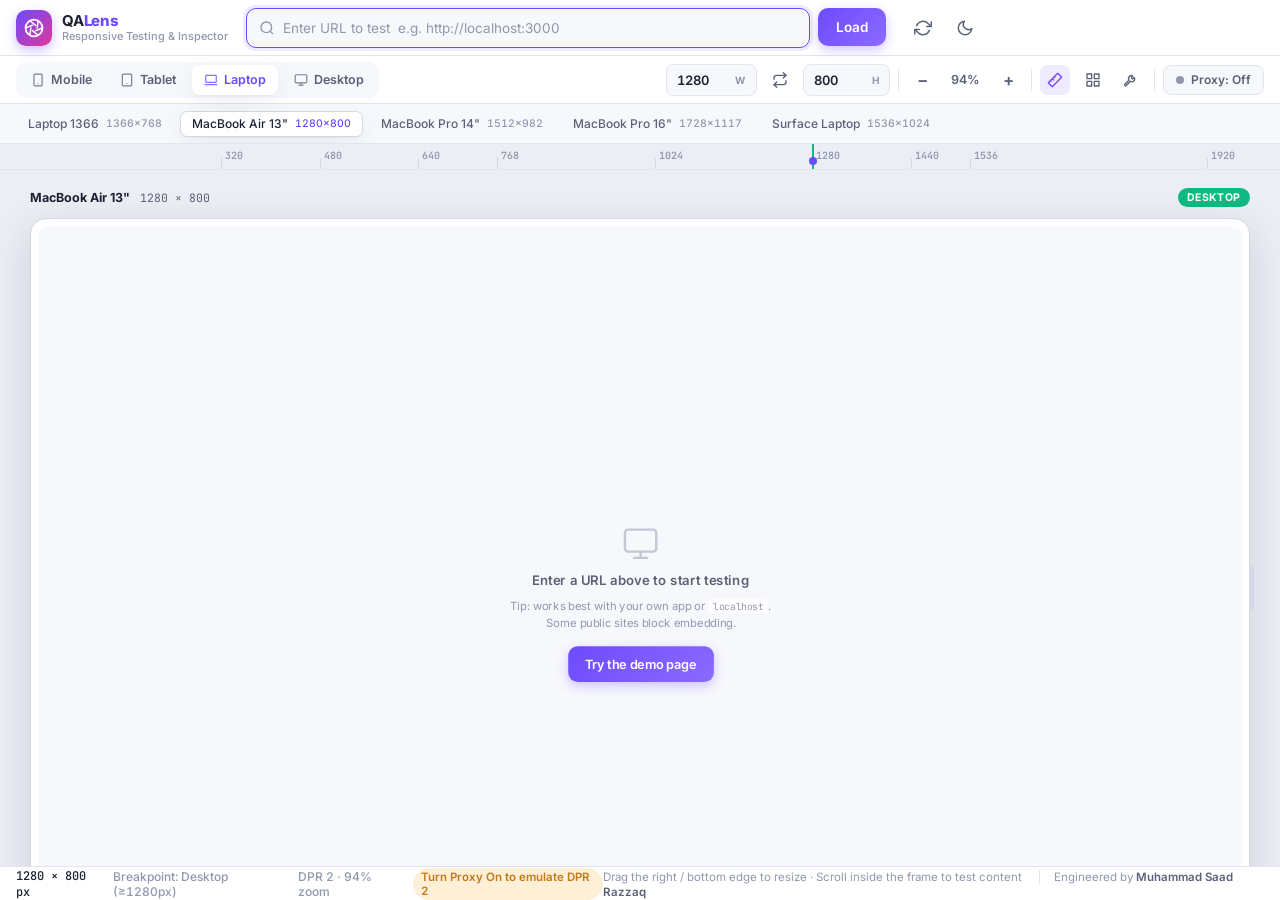
==== commit f3c30286: "Add true device emulation (User-Agent, DPR, touch) beyond CSS width Switching devices previously onl" ====
--- a/index.html
+++ b/index.html
@@ -195,6 +195,7 @@
       <span class="status-chip" id="statusDim">1280 × 800</span>
       <span class="status-chip muted" id="statusBp">Breakpoint: Desktop (≥1024px)</span>
       <span class="status-chip muted" id="statusDpr"></span>
+      <span class="status-chip muted" id="statusEmu"></span>
     </div>
     <div class="status-right">
       <span class="status-hint">Drag the right / bottom edge to resize · Scroll inside the frame to test content</span>
--- a/styles.css
+++ b/styles.css
@@ -447,6 +447,16 @@
   font-variant-numeric: tabular-nums;
 }
 .status-chip.muted { color: var(--text-3); font-family: "Inter", sans-serif; font-weight: 500; }
+/* Device-emulation status: active (green) vs needs-proxy (amber). */
+.status-chip.emu-on,
+.status-chip.emu-warn {
+  font-family: "Inter", sans-serif; font-weight: 600;
+  padding: 2px 8px; border-radius: 999px; font-size: 11.5px;
+}
+.status-chip.emu-on   { color: #0f9d6b; background: rgba(16,185,129,.14); }
+.status-chip.emu-warn { color: #c2791a; background: rgba(245,158,11,.16); cursor: help; }
+[data-theme="dark"] .status-chip.emu-on   { color: #34d399; }
+[data-theme="dark"] .status-chip.emu-warn { color: #fbbf24; }
 .status-hint { color: var(--text-3); font-size: 11.5px; }
 .status-credit { color: var(--text-3); font-size: 11.5px; padding-left: 14px; margin-left: 14px; border-left: 1px solid var(--border); }
 .status-credit b { color: var(--text-2); font-weight: 600; }
